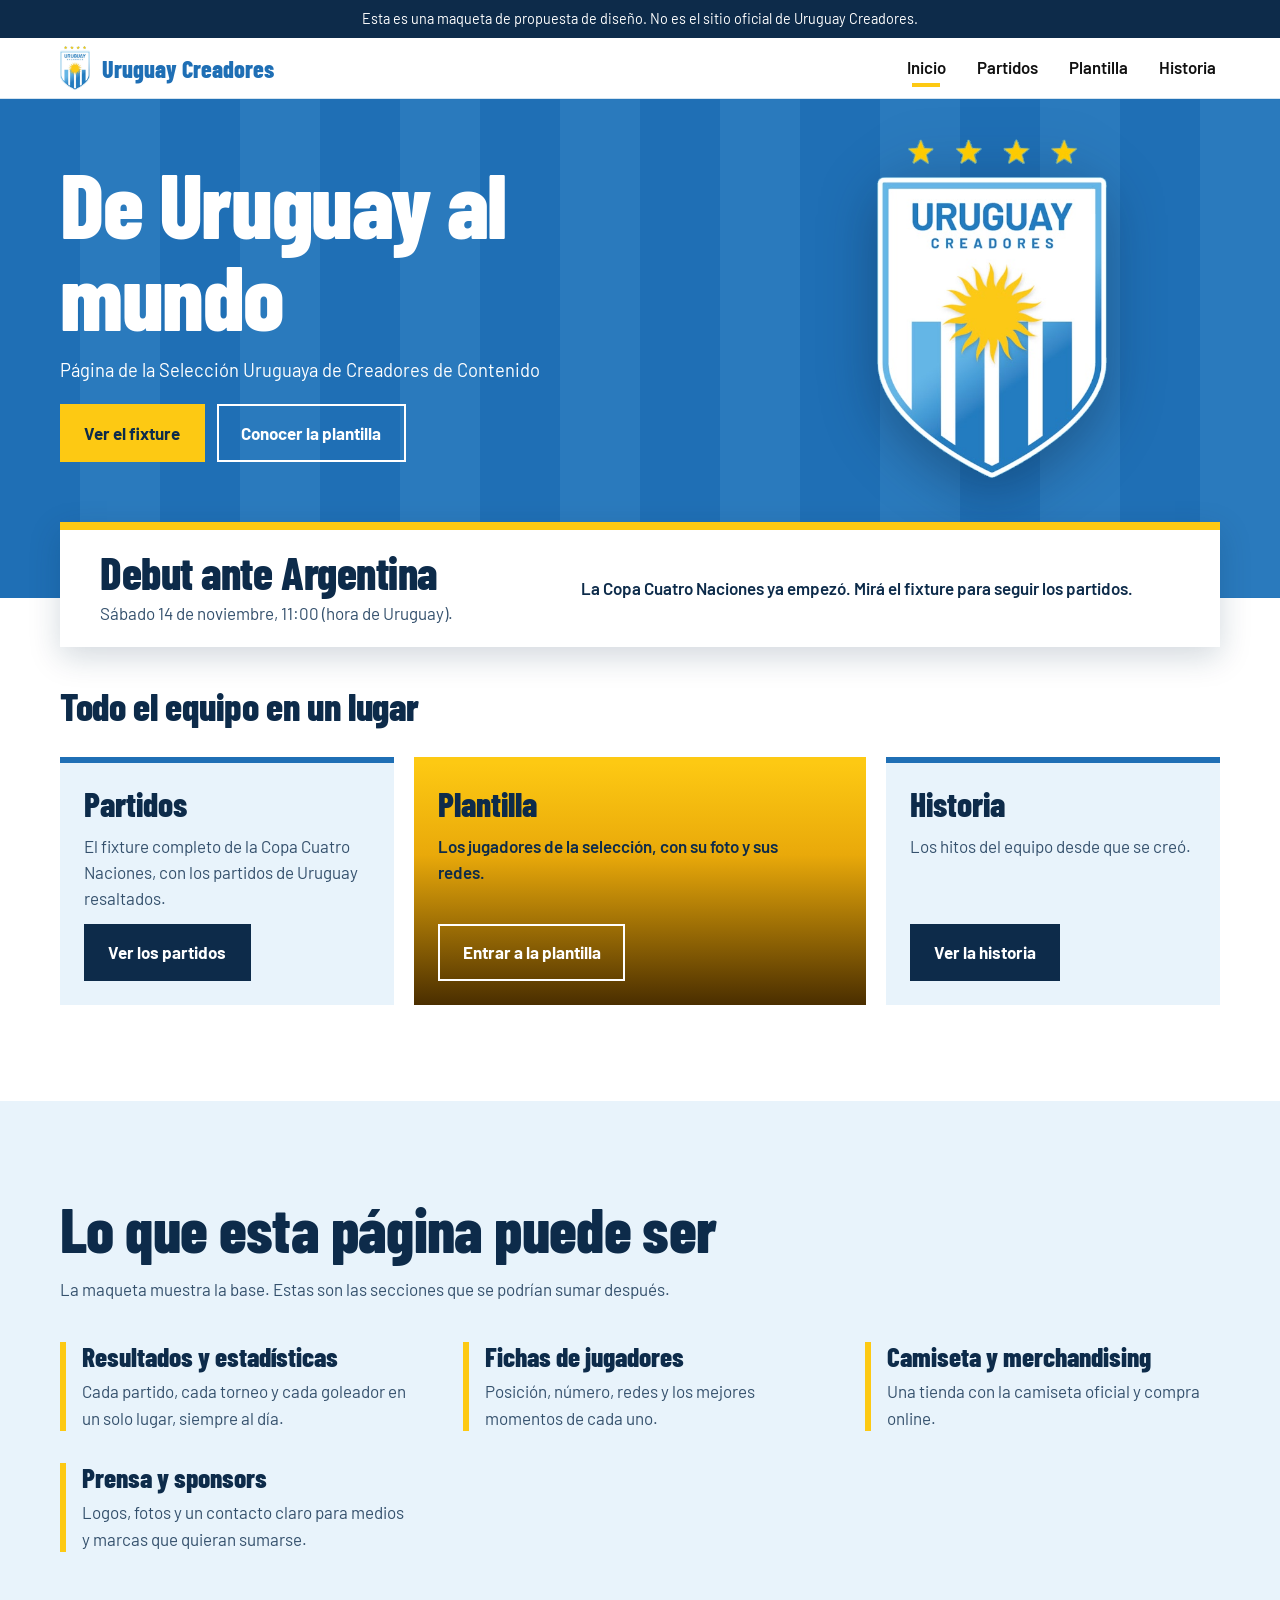
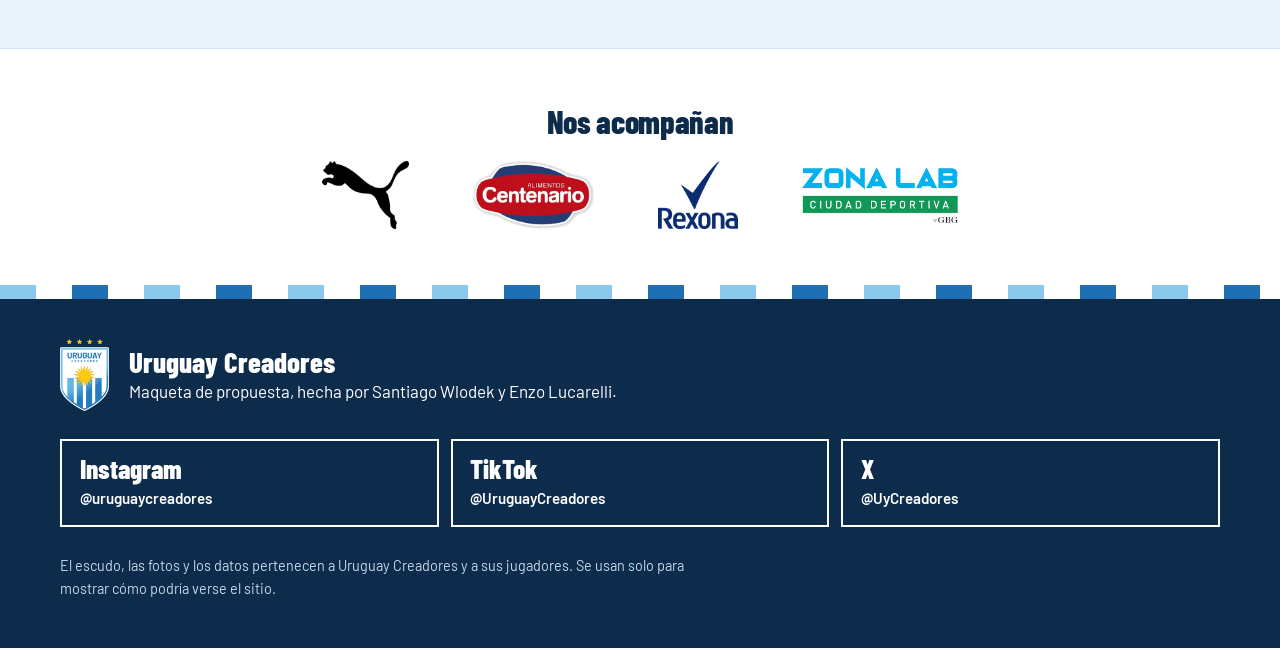
==== index.html @ 9fb486e9 "Agrega la maqueta de Uruguay Creadores Sitio estático de 4 páginas (inicio, partidos, plantilla, his" ====
<!DOCTYPE html>
<html lang="es">
<head>
  <meta charset="UTF-8">
  <meta name="viewport" content="width=device-width, initial-scale=1">
  <title>Inicio | Uruguay Creadores (maqueta)</title>
  <meta name="description" content="Maqueta de propuesta para el sitio de la Selección Uruguaya de Creadores de Contenido.">
  <link rel="icon" href="assets/escudo.png">
  <link rel="preconnect" href="https://fonts.googleapis.com">
  <link rel="preconnect" href="https://fonts.gstatic.com" crossorigin>
  <link href="https://fonts.googleapis.com/css2?family=Barlow:wght@400;600;700&family=Barlow+Condensed:wght@700;800&display=swap" rel="stylesheet">
  <link rel="stylesheet" href="styles.css">
</head>
<body>

  <p class="aviso-maqueta">Esta es una maqueta de propuesta de diseño. No es el sitio oficial de Uruguay Creadores.</p>

  <header class="cabecera">
    <div class="contenedor cabecera__fila">
      <a class="marca" href="index.html" aria-label="Uruguay Creadores, ir al inicio">
        <img src="assets/escudo.png" alt="" width="371" height="546">
        <span class="marca__nombre">Uruguay Creadores</span>
      </a>
      <nav class="menu" aria-label="Páginas del sitio">
        <a href="index.html" aria-current="page">Inicio</a>
        <a href="partidos.html">Partidos</a>
        <a href="plantilla.html">Plantilla</a>
        <a href="historia.html">Historia</a>
      </nav>
    </div>
  </header>

  <main>
    <section class="hero">
      <div class="hero__rayas" aria-hidden="true"></div>
      <div class="contenedor hero__contenido">
        <div class="hero__texto">
          <h1>De Uruguay al mundo</h1>
          <p class="hero__bajada">Página de la Selección Uruguaya de Creadores de Contenido</p>
          <p class="hero__botones">
            <a class="boton boton--sol" href="partidos.html">Ver el fixture</a>
            <a class="boton" href="plantilla.html">Conocer la plantilla</a>
          </p>
        </div>
        <img class="hero__escudo" src="assets/escudo.png" alt="Escudo de Uruguay Creadores: cuatro estrellas, el sol y franjas celestes" width="371" height="546">
      </div>
    </section>

    <div class="contenedor">
      <section class="debut" aria-labelledby="debut-titulo">
        <div class="debut__texto">
          <h2 id="debut-titulo">Debut ante Argentina</h2>
          <p>Sábado 14 de noviembre, 11:00 (hora de Uruguay).</p>
        </div>
        <div class="reloj" id="reloj" role="timer" aria-label="Tiempo que falta para el debut">
          <div class="reloj__bloque"><span class="reloj__valor" id="reloj-dias">--</span><span class="reloj__unidad">días</span></div>
          <div class="reloj__bloque"><span class="reloj__valor" id="reloj-horas">--</span><span class="reloj__unidad">horas</span></div>
          <div class="reloj__bloque"><span class="reloj__valor" id="reloj-minutos">--</span><span class="reloj__unidad">minutos</span></div>
          <div class="reloj__bloque"><span class="reloj__valor" id="reloj-segundos">--</span><span class="reloj__unidad">segundos</span></div>
        </div>
        <p class="debut__empezo" id="reloj-fin" hidden>La Copa Cuatro Naciones ya empezó. Mirá el fixture para seguir los partidos.</p>
      </section>
    </div>

    <section class="seccion seccion--entradas" aria-labelledby="entrar-titulo">
      <div class="contenedor">
        <h2 class="entradas-titulo" id="entrar-titulo">Todo el equipo en un lugar</h2>
        <div class="entradas">
          <article class="entrada">
            <h3>Partidos</h3>
            <p>El fixture completo de la Copa Cuatro Naciones, con los partidos de Uruguay resaltados.</p>
            <a class="boton boton--oscuro" href="partidos.html">Ver los partidos</a>
          </article>
          <article class="entrada entrada--sol">
            <h3>Plantilla</h3>
            <p>Los jugadores de la selección, con su foto y sus redes.</p>
            <a class="boton" href="plantilla.html">Entrar a la plantilla</a>
          </article>
          <article class="entrada">
            <h3>Historia</h3>
            <p>Los hitos del equipo desde que se creó.</p>
            <a class="boton boton--oscuro" href="historia.html">Ver la historia</a>
          </article>
        </div>
      </div>
    </section>

    <section class="seccion seccion--palida" id="futuro">
      <div class="contenedor">
        <h2>Lo que esta página puede ser</h2>
        <p class="seccion__bajada">La maqueta muestra la base. Estas son las secciones que se podrían sumar después.</p>

        <dl class="ideas">
          <div class="idea">
            <dt>Resultados y estadísticas</dt>
            <dd>Cada partido, cada torneo y cada goleador en un solo lugar, siempre al día.</dd>
          </div>
          <div class="idea">
            <dt>Fichas de jugadores</dt>
            <dd>Posición, número, redes y los mejores momentos de cada uno.</dd>
          </div>
          <div class="idea">
            <dt>Camiseta y merchandising</dt>
            <dd>Una tienda con la camiseta oficial y compra online.</dd>
          </div>
          <div class="idea">
            <dt>Prensa y sponsors</dt>
            <dd>Logos, fotos y un contacto claro para medios y marcas que quieran sumarse.</dd>
          </div>
        </dl>
      </div>
    </section>
  </main>

  <section class="patrocinadores" aria-labelledby="patrocinadores-titulo">
    <div class="contenedor">
      <h2 class="patrocinadores__titulo" id="patrocinadores-titulo">Nos acompañan</h2>
      <ul class="patrocinadores__lista">
        <li><img src="assets/sponsor-puma.png" alt="Puma" height="200" loading="lazy"></li>
        <li><img src="assets/sponsor-centenario.png" alt="Alimentos Centenario" height="200" loading="lazy"></li>
        <li><img src="assets/sponsor-rexona.png" alt="Rexona" height="200" loading="lazy"></li>
        <li><img class="sponsor--ancho" src="assets/sponsor-zonalab.png" alt="Zona Lab Ciudad Deportiva by GBG" height="200" loading="lazy"></li>
      </ul>
    </div>
  </section>

  <footer class="pie" id="redes">
    <div class="franja" aria-hidden="true"></div>
    <div class="contenedor pie__contenido">
      <div class="pie__marca">
        <img src="assets/escudo.png" alt="" width="371" height="546">
        <div>
          <p class="pie__titulo">Uruguay Creadores</p>
          <p>Maqueta de propuesta, hecha por Santiago Wlodek y Enzo Lucarelli.</p>
        </div>
      </div>
      <ul class="pie__redes" aria-label="Redes de Uruguay Creadores">
        <li><a class="red" href="https://www.instagram.com/uruguaycreadores/" target="_blank" rel="noopener"><span class="red__nombre">Instagram</span><span class="red__usuario">@uruguaycreadores</span></a></li>
        <li><a class="red" href="https://www.tiktok.com/@uruguaycreadores" target="_blank" rel="noopener"><span class="red__nombre">TikTok</span><span class="red__usuario">@UruguayCreadores</span></a></li>
        <li><a class="red" href="https://x.com/UyCreadores" target="_blank" rel="noopener"><span class="red__nombre">X</span><span class="red__usuario">@UyCreadores</span></a></li>
      </ul>
      <p class="pie__legal">El escudo, las fotos y los datos pertenecen a Uruguay Creadores y a sus jugadores. Se usan solo para mostrar cómo podría verse el sitio.</p>
    </div>
  </footer>

  <script src="script.js"></script>
</body>
</html>
---- styles.css ----
/* ==========================================================
   URUGUAY CREADORES · Maqueta de propuesta
   Paleta sacada del escudo: celeste, azul, sol y blanco.
   Idea central: las franjas verticales del escudo, que se repiten
   como el corte del pasto de una cancha.
   ========================================================== */

:root {
  --celeste: #4A9CCB;
  --celeste-claro: #8CC8EC;
  --palido: #E8F3FB;
  --azul: #1F6FB5;
  --azul-franja: #2A7ABD;
  --noche: #0D2B4A;
  --sol: #FDC913;
  --blanco: #FFFFFF;
  --texto-suave: #35516D;
  --ambar: #E9A90A;
  --ambar-oscuro: #4A2E00;

  --fuente-titulo: "Barlow Condensed", "Arial Narrow", "Roboto Condensed", sans-serif;
  --fuente-texto: "Barlow", system-ui, -apple-system, "Segoe UI", sans-serif;
}

*, *::before, *::after { box-sizing: border-box; }

[hidden] { display: none !important; }

html { scroll-behavior: smooth; scroll-padding-top: 5.5rem; }

body {
  margin: 0;
  font-family: var(--fuente-texto);
  font-size: 1.0625rem;
  line-height: 1.55;
  color: var(--noche);
  background: var(--blanco);
}

img { display: block; max-width: 100%; height: auto; }
a { color: inherit; }
ul, ol { margin: 0; padding: 0; list-style: none; }

h1, h2, h3 {
  margin: 0;
  font-family: var(--fuente-titulo);
  font-weight: 800;
  line-height: 1;
}
h2 { font-size: clamp(2.4rem, 5.5vw, 3.9rem); letter-spacing: -0.01em; }
h3 { font-size: 1.6rem; }
p { margin: 0; }

.contenedor { width: min(1160px, 100% - 2rem); margin-inline: auto; }

:focus-visible { outline: 3px solid var(--sol); outline-offset: 3px; }
.cabecera :focus-visible,
.seccion:not(.seccion--noche) :focus-visible { outline-color: var(--azul); }

/* ---------- Aviso de maqueta ---------- */
.aviso-maqueta {
  margin: 0;
  padding: 0.5rem 1rem;
  background: var(--noche);
  color: var(--blanco);
  font-size: 0.9rem;
  text-align: center;
}

/* ---------- Cabecera ---------- */
.cabecera {
  position: sticky;
  top: 0;
  z-index: 20;
  background: var(--blanco);
  border-bottom: 1px solid #D4E3EF;
}
.cabecera__fila {
  display: flex;
  flex-wrap: wrap;
  align-items: center;
  justify-content: space-between;
  gap: 0.25rem 1.5rem;
  padding: 0.5rem 0;
}
.marca { display: flex; align-items: center; gap: 0.75rem; text-decoration: none; }
.marca img { height: 2.75rem; width: auto; }
.marca__nombre { font-family: var(--fuente-titulo); font-weight: 800; font-size: 1.5rem; color: var(--azul); }

.menu { display: flex; gap: 1.75rem; overflow-x: auto; max-width: 100%; padding: 2px; }
.menu a {
  position: relative;
  padding: 0.6rem 0.1rem 0.7rem;
  font-weight: 600;
  font-size: 1.05rem;
  line-height: 1;
  text-decoration: none;
  color: #111;
  white-space: nowrap;
}
/* Barrita amarilla: aparece en la página actual y al pasar el mouse */
.menu a::after {
  content: "";
  position: absolute;
  left: 50%;
  bottom: 0;
  width: 1.75rem;
  height: 4px;
  background: var(--sol);
  transform: translateX(-50%) scaleX(0);
  transition: transform 0.18s ease;
}
.menu a:hover::after,
.menu a:focus-visible::after,
.menu a[aria-current="page"]::after { transform: translateX(-50%) scaleX(1); }
@media (max-width: 480px) {
  .menu { gap: 1rem; }
  .menu a { font-size: 1rem; }
}
@media (prefers-reduced-motion: reduce) {
  .menu a::after { transition: none; }
}

/* ---------- Franja (las rayas del escudo) ---------- */
.franja {
  height: 14px;
  background: repeating-linear-gradient(90deg,
    var(--celeste-claro) 0 36px, var(--blanco) 36px 72px,
    var(--azul) 72px 108px, var(--blanco) 108px 144px);
}

/* ---------- Inicio ---------- */
.hero {
  position: relative;
  overflow: hidden;
  background: var(--azul);
  color: var(--blanco);
  padding: clamp(1.75rem, 4vw, 2.5rem) 0 clamp(6.5rem, 10vw, 7.5rem);
}
.hero__rayas {
  position: absolute;
  inset: 0;
  background: repeating-linear-gradient(90deg, var(--azul) 0 80px, var(--azul-franja) 80px 160px);
  animation: rayas-entran 1.1s cubic-bezier(0.2, 0.7, 0.2, 1) both;
}
@keyframes rayas-entran {
  from { clip-path: inset(0 100% 0 0); }
  to   { clip-path: inset(0 0 0 0); }
}
.hero__contenido {
  position: relative;
  display: grid;
  gap: 1.25rem;
  align-items: center;
}
.hero h1 {
  font-size: clamp(3.2rem, 7.5vw, 5.75rem);
  letter-spacing: -0.015em;
  max-width: 13ch;
}
.hero__bajada { margin-top: 1rem; max-width: 36rem; font-size: 1.15rem; }
.hero__botones { margin-top: 1.25rem; display: flex; flex-wrap: wrap; gap: 0.75rem; }
.hero__escudo { width: min(190px, 46%); justify-self: center; filter: drop-shadow(0 18px 28px rgba(5, 25, 50, 0.35)); }

@media (min-width: 860px) {
  .hero__contenido { grid-template-columns: 1.5fr 1fr; }
  .hero__escudo { width: min(230px, 100%); }
}

.boton {
  display: inline-block;
  padding: 0.85rem 1.4rem;
  font-weight: 700;
  text-decoration: none;
  color: var(--blanco);
  border: 2px solid var(--blanco);
}
.boton:hover { background: var(--blanco); color: var(--azul); }
.boton--oscuro { background: var(--noche); border-color: var(--noche); }
.boton--oscuro:hover { background: var(--azul); border-color: var(--azul); color: var(--blanco); }
.boton--sol { background: var(--sol); border-color: var(--sol); color: var(--noche); }
.boton--sol:hover { background: var(--blanco); border-color: var(--blanco); color: var(--noche); }

/* ---------- Cuenta regresiva ---------- */
.debut {
  position: relative;
  z-index: 2;
  margin-top: -4.75rem;
  padding: 1.25rem 1.5rem;
  display: grid;
  gap: 1.25rem;
  align-items: center;
  background: var(--blanco);
  border-top: 8px solid var(--sol);
  box-shadow: 0 10px 30px rgba(13, 43, 74, 0.18);
}
.debut__texto h2 { font-size: clamp(2rem, 4.5vw, 2.8rem); }
.debut__texto p { margin-top: 0.35rem; color: var(--texto-suave); }
.debut__empezo { font-weight: 600; }

.reloj { display: grid; grid-template-columns: repeat(4, 1fr); gap: 0.5rem; text-align: center; }
.reloj__valor {
  display: block;
  font-family: var(--fuente-titulo);
  font-weight: 800;
  font-size: clamp(2.4rem, 8vw, 3.75rem);
  line-height: 1;
  color: var(--azul);
  font-variant-numeric: tabular-nums;
}
.reloj__unidad { font-size: 0.9rem; color: var(--texto-suave); }

@media (min-width: 860px) {
  .debut { grid-template-columns: 1fr 1.3fr; padding: 1.25rem 2.5rem; }
}

/* ---------- Secciones ---------- */
.seccion { padding: clamp(3.5rem, 8vw, 6rem) 0; }
.seccion--entradas { padding-top: 2.5rem; }
.entradas-titulo { font-size: clamp(1.8rem, 3.5vw, 2.4rem); }
.seccion__bajada { margin-top: 1rem; max-width: 40rem; color: var(--texto-suave); }

.seccion--noche { background: var(--noche); color: var(--blanco); }
.seccion--noche .seccion__bajada { color: #C5D8EA; }
.seccion--palida { background: var(--palido); }

.fuente { margin-top: 2rem; font-size: 0.9rem; color: var(--texto-suave); }

/* ---------- Partidos ---------- */
.filtro {
  margin-top: 1.75rem;
  padding: 0.6rem 1.1rem;
  font: 700 1rem var(--fuente-texto);
  color: var(--noche);
  background: var(--blanco);
  border: 2px solid var(--noche);
  cursor: pointer;
}
.filtro[aria-pressed="true"] { background: var(--noche); color: var(--blanco); }

.dias {
  margin-top: 2rem;
  display: grid;
  gap: 2.5rem;
  grid-template-columns: repeat(auto-fit, minmax(min(100%, 22rem), 1fr));
}
.dia__titulo { font-size: 2rem; padding-bottom: 0.5rem; border-bottom: 3px solid var(--noche); }
.dia__nota { margin-top: 0.75rem; font-size: 0.95rem; color: var(--texto-suave); }

.partido {
  display: grid;
  grid-template-columns: 4.75rem 1fr;
  gap: 0.1rem 1rem;
  align-items: baseline;
  padding: 0.85rem 0.75rem;
  border-bottom: 1px solid #D4E3EF;
}
.partido__hora { font-family: var(--fuente-titulo); font-weight: 800; font-size: 1.85rem; line-height: 1.1; color: var(--azul); }
.partido__equipos { font-weight: 700; }
.partido__fase { grid-column: 2; font-size: 0.92rem; color: var(--texto-suave); }

.partido--uruguay { background: #FFF5C7; box-shadow: inset 6px 0 0 var(--sol); }
.partido--final .partido__equipos { font-family: var(--fuente-titulo); font-weight: 800; font-size: 1.5rem; }

/* ---------- Plantilla ---------- */
.plantel {
  margin-top: 2.5rem;
  display: grid;
  gap: 1.75rem 1rem;
  grid-template-columns: repeat(2, 1fr);
}
@media (min-width: 640px) {
  .plantel { grid-template-columns: repeat(3, 1fr); gap: 1.75rem 1.5rem; }
}
@media (min-width: 1000px) {
  .plantel { grid-template-columns: repeat(5, 1fr); gap: 1.75rem 1.25rem; }
}
.jugador { display: flex; flex-direction: column; }
.jugador__foto {
  width: 100%;
  aspect-ratio: 1 / 1.12;
  object-fit: cover;
  object-position: 50% 12%;
  /* el borde de abajo termina en punta, como el escudo */
  clip-path: polygon(0 0, 100% 0, 100% 88%, 50% 100%, 0 88%);
}
.jugador__usuario {
  margin-top: 0.75rem;
  font-family: var(--fuente-titulo);
  font-weight: 800;
  font-size: clamp(1.1rem, 4.2vw, 1.55rem);
  line-height: 1.1;
  color: var(--blanco);
  text-decoration: none;
  overflow-wrap: anywhere;
}
a.jugador__usuario:hover { color: var(--sol); }
.jugador__dato { font-size: 0.92rem; color: #C5D8EA; }

/* ---------- Historia ---------- */
.hitos { margin-top: 2.5rem; max-width: 46rem; }
.hito {
  display: grid;
  grid-template-columns: 1fr;
  gap: 0.5rem 2rem;
  padding: 1.25rem 0 1.5rem;
  border-top: 3px solid var(--azul);
}
.hito__fecha { font-family: var(--fuente-titulo); font-weight: 800; font-size: 2rem; line-height: 1; color: var(--azul); }
.hito h2 { font-size: 1.7rem; }
.hito p { margin-top: 0.4rem; }
@media (min-width: 720px) {
  .hito { grid-template-columns: 12rem 1fr; }
}

/* ---------- Lo que puede ser ---------- */
.ideas {
  margin: 2.5rem 0 0;
  display: grid;
  gap: 2rem 3rem;
  grid-template-columns: repeat(auto-fit, minmax(min(100%, 19rem), 1fr));
}
.idea { padding-left: 1rem; border-left: 6px solid var(--sol); }
.idea dt { font-family: var(--fuente-titulo); font-weight: 800; font-size: 1.7rem; line-height: 1.1; }
.idea dd { margin: 0.4rem 0 0; color: var(--texto-suave); }

/* ---------- Entradas de la portada ---------- */
.entradas {
  margin-top: 2rem;
  display: grid;
  gap: 1.25rem;
}
.entrada {
  display: flex;
  flex-direction: column;
  align-items: flex-start;
  gap: 0.75rem;
  min-height: 12rem;
  padding: 1.5rem;
  background: var(--palido);
  border-top: 6px solid var(--azul);
}
.entrada h3 { font-size: 2.1rem; }
.entrada p { max-width: 24rem; color: var(--texto-suave); }
.entrada .boton { margin-top: auto; }

/* Degradado del amarillo del escudo a un ámbar oscuro */
.entrada--sol {
  background: linear-gradient(180deg, var(--sol) 0%, var(--ambar) 38%, var(--ambar-oscuro) 100%);
  border-top-color: var(--sol);
  color: var(--noche);
}
.entrada--sol p { color: var(--noche); font-weight: 600; }
.entrada--sol .boton:hover { color: var(--noche); }

@media (min-width: 860px) {
  .entradas { grid-template-columns: 1fr 1.35fr 1fr; align-items: stretch; }
  .entrada { min-height: 14rem; }
}

/* ---------- Título de cada página ---------- */
.titulo-pagina {
  background: linear-gradient(180deg, var(--sol) 0%, var(--ambar) 40%, var(--ambar-oscuro) 100%);
  color: var(--noche);
}
.titulo-pagina__fila {
  display: flex;
  flex-direction: column;
  gap: 1.25rem;
  padding: clamp(1.5rem, 4vw, 2.25rem) 0 1.25rem;
}
.titulo-pagina h1 { font-size: clamp(2.8rem, 6.5vw, 4.5rem); letter-spacing: -0.01em; }
.titulo-pagina p { margin-top: 0.75rem; max-width: 30rem; font-size: 1.15rem; font-weight: 600; }
.titulo-pagina__escudo { height: 6.5rem; width: auto; align-self: flex-end; filter: drop-shadow(0 8px 14px rgba(0, 0, 0, 0.35)); }

@media (min-width: 860px) {
  .titulo-pagina { background: linear-gradient(100deg, var(--sol) 0%, var(--ambar) 38%, var(--ambar-oscuro) 100%); }
  .titulo-pagina__fila { flex-direction: row; align-items: center; justify-content: space-between; padding: 2rem 0; }
  .titulo-pagina__escudo { height: 8rem; align-self: auto; }
}

/* ---------- Sponsors ---------- */
.patrocinadores { padding: clamp(2.5rem, 6vw, 3.5rem) 0; background: var(--blanco); border-top: 1px solid #D4E3EF; }
.patrocinadores__titulo { font-size: clamp(1.6rem, 3vw, 2rem); text-align: center; }
.patrocinadores__lista {
  margin-top: 1.5rem;
  display: flex;
  flex-wrap: wrap;
  align-items: center;
  justify-content: center;
  gap: 1.5rem clamp(1.75rem, 5vw, 4rem);
}
.patrocinadores__lista img { height: 4.25rem; width: auto; max-width: 100%; }
.patrocinadores__lista .sponsor--ancho { height: 3.5rem; }
@media (max-width: 480px) {
  .patrocinadores__lista img { height: 3.5rem; }
  .patrocinadores__lista .sponsor--ancho { height: 2.9rem; }
}

/* ---------- Pie con redes ---------- */
.pie { background: var(--noche); color: var(--blanco); }
.pie__contenido { display: grid; gap: 1.75rem; padding: 2.5rem 0 3rem; }
.pie__marca { display: flex; gap: 1.25rem; align-items: center; }
.pie__marca img { height: 4.5rem; width: auto; flex: none; }
.pie__titulo { font-family: var(--fuente-titulo); font-weight: 800; font-size: 1.8rem; line-height: 1.1; }
.pie__redes {
  display: grid;
  gap: 0.75rem;
  grid-template-columns: repeat(auto-fit, minmax(min(100%, 13rem), 1fr));
}
.pie__legal { max-width: 42rem; font-size: 0.9rem; color: #C5D8EA; }

.red { display: block; padding: 0.9rem 1.1rem; text-decoration: none; border: 2px solid var(--blanco); }
.red:hover { background: var(--blanco); color: var(--noche); }
.red__nombre { display: block; font-family: var(--fuente-titulo); font-weight: 800; font-size: 1.7rem; line-height: 1; }
.red__usuario { display: block; margin-top: 0.3rem; font-weight: 600; font-size: 0.95rem; }

/* ---------- Accesibilidad de movimiento ---------- */
@media (prefers-reduced-motion: reduce) {
  html { scroll-behavior: auto; }
  .hero__rayas { animation: none; }
}
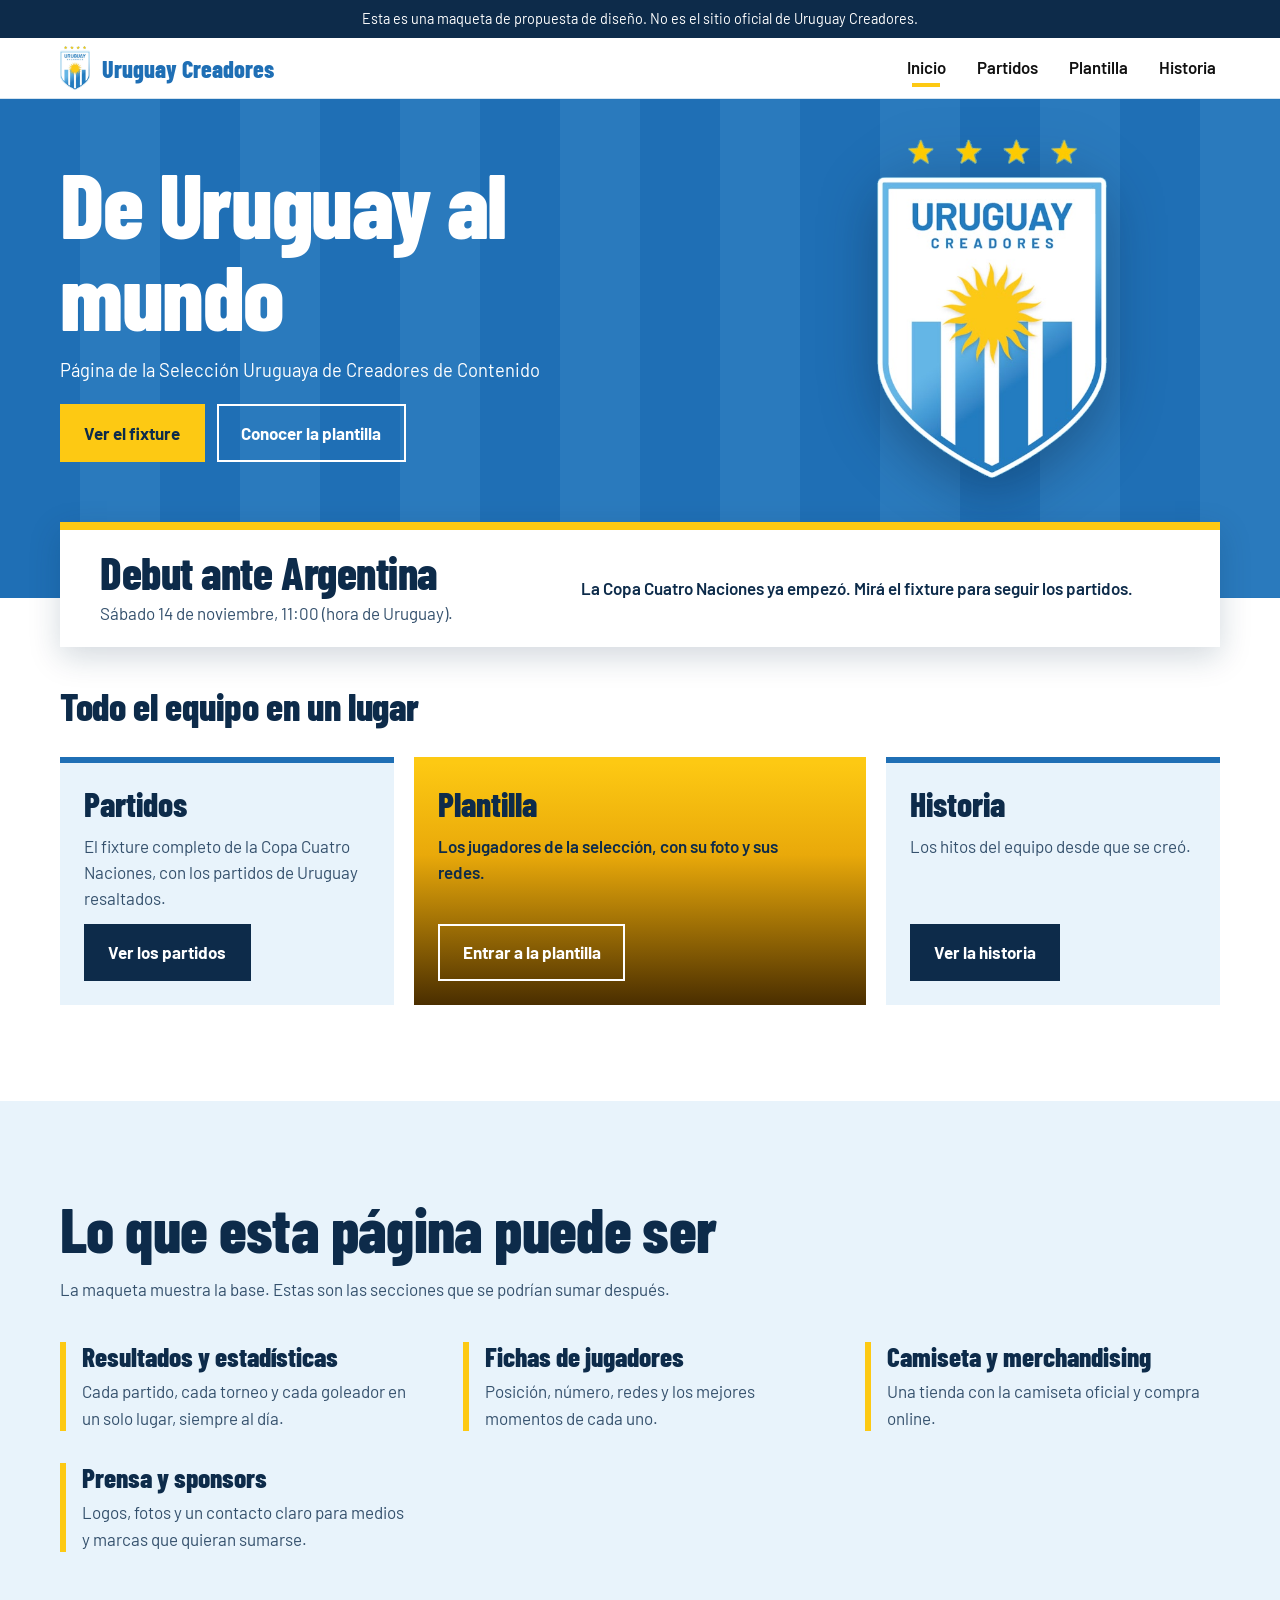
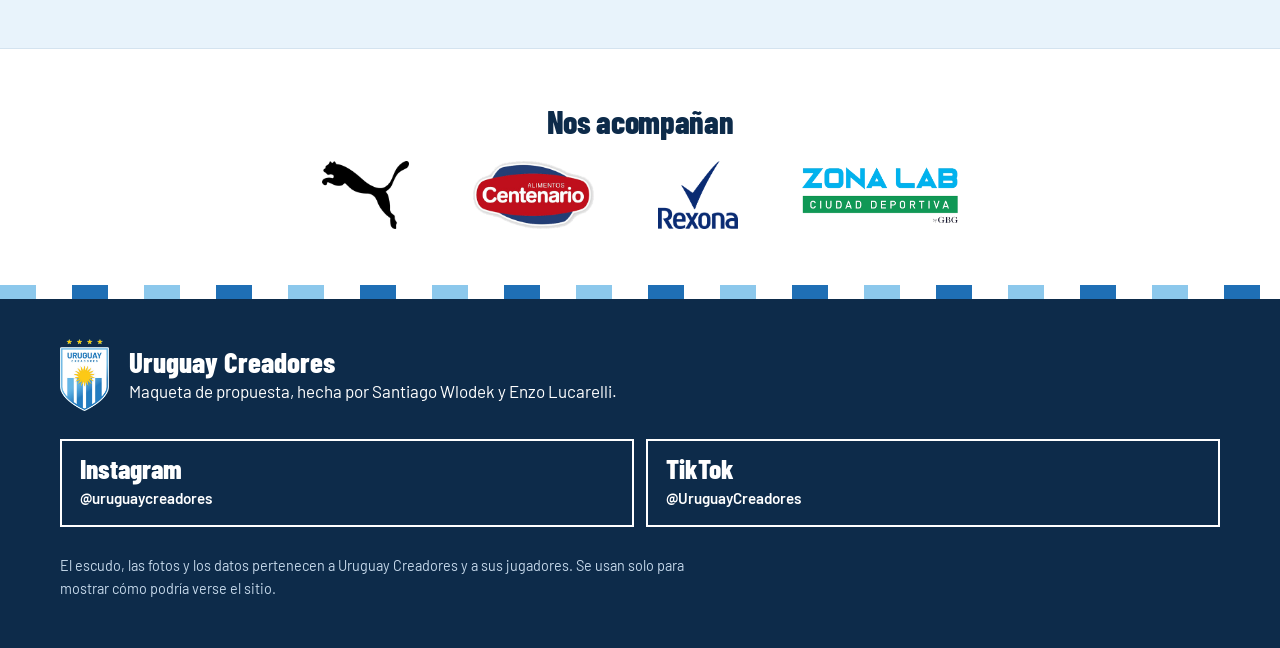
==== commit fc0c7cdf: "Saca el link a X de las redes La cuenta fue eliminada.  Co-Authored-By: Claude Sonnet 5.5 <noreply@a" ====
--- a/index.html
+++ b/index.html
@@ -137,7 +137,6 @@
       <ul class="pie__redes" aria-label="Redes de Uruguay Creadores">
         <li><a class="red" href="https://www.instagram.com/uruguaycreadores/" target="_blank" rel="noopener"><span class="red__nombre">Instagram</span><span class="red__usuario">@uruguaycreadores</span></a></li>
         <li><a class="red" href="https://www.tiktok.com/@uruguaycreadores" target="_blank" rel="noopener"><span class="red__nombre">TikTok</span><span class="red__usuario">@UruguayCreadores</span></a></li>
-        <li><a class="red" href="https://x.com/UyCreadores" target="_blank" rel="noopener"><span class="red__nombre">X</span><span class="red__usuario">@UyCreadores</span></a></li>
       </ul>
       <p class="pie__legal">El escudo, las fotos y los datos pertenecen a Uruguay Creadores y a sus jugadores. Se usan solo para mostrar cómo podría verse el sitio.</p>
     </div>
